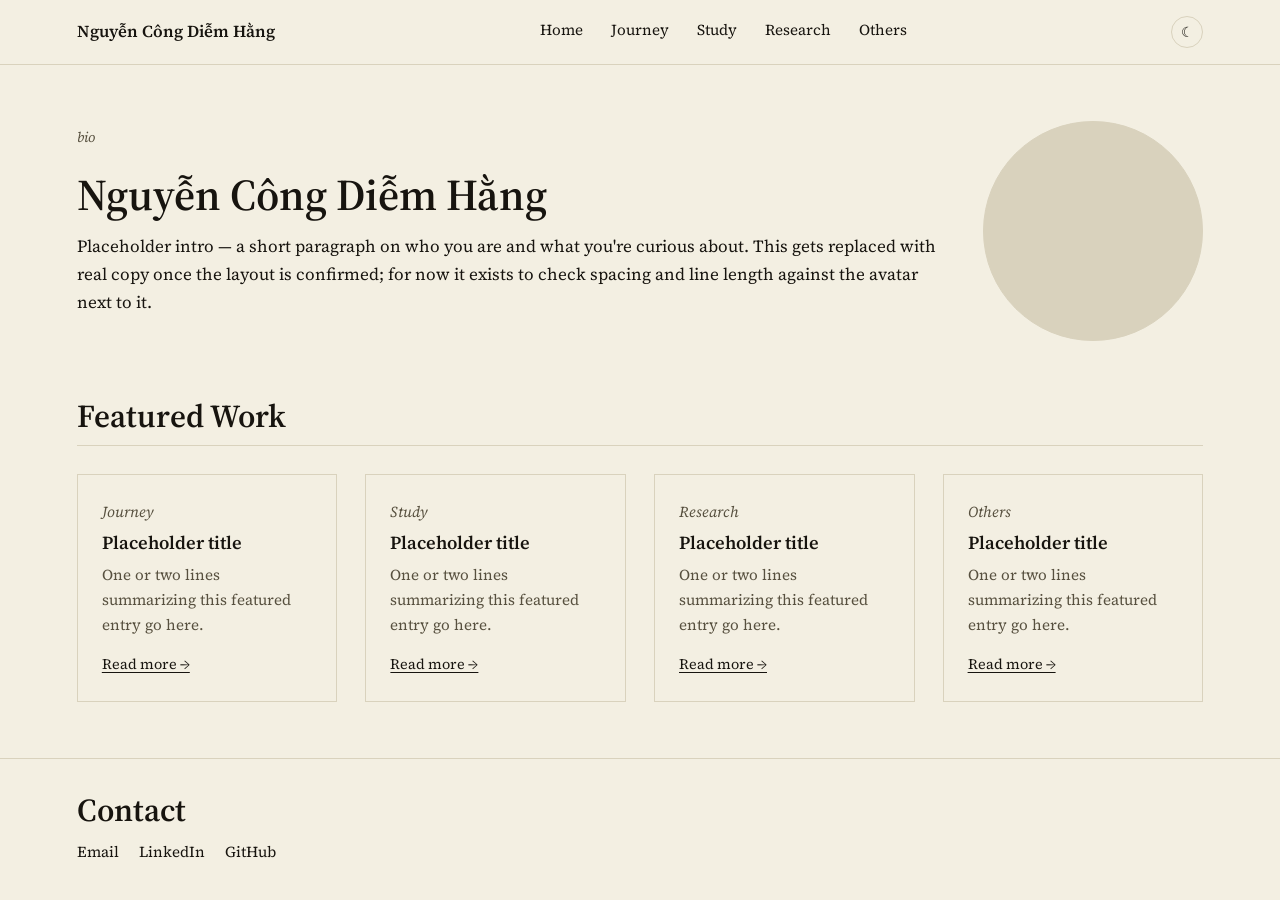
==== index.html @ bf9916cc "fix: adapt to github pages" ====
<!DOCTYPE html>
<html lang="en">
<head>
  <meta charset="UTF-8">
  <meta name="viewport" content="width=device-width, initial-scale=1.0">
  <title>Nguyễn Công Diễm Hằng</title>
  <link rel="stylesheet" href="./styles.css">
  <script>
    const savedTheme = localStorage.getItem('theme');
    document.documentElement.setAttribute(
      'data-theme',
      savedTheme || 'light'
    );
  </script>
</head>
<body data-page="home">

  <header class="site-header">
    <div class="container nav-inner">
      <a href="./index.html" class="site-logo">Nguyễn Công Diễm Hằng</a>

      <nav class="nav-links" id="nav-links">
        <a href="./index.html" data-page="home">Home</a>
        <a href="./journey/index.html" data-page="journey">Journey</a>
        <a href="./study/index.html" data-page="study">Study</a>
        <a href="./research/index.html" data-page="research">Research</a>
        <a href="./others/index.html" data-page="others">Others</a>
      </nav>

      <div class="nav-right">
        <button id="theme-toggle" aria-label="Switch to dark mode">☾</button>
        <button id="hamburger" aria-label="Open menu" aria-expanded="false">
          <span></span><span></span><span></span>
        </button>
      </div>
    </div>
  </header>

  <main class="container" style="padding-top: 0;">
    <section class="hero">
      <div class="hero-text">
        <p class="meta">bio</p>
        <h1>Nguyễn Công Diễm Hằng</h1>
        <p>
          Placeholder intro — a short paragraph on who you are and what
          you're curious about. This gets replaced with real copy once the
          layout is confirmed; for now it exists to check spacing and line
          length against the avatar next to it.
        </p>
      </div>
      <div class="avatar" role="img" aria-label="Portrait placeholder"></div>
    </section>

    <section>
      <div class="section-heading">
        <h2>Featured Work</h2>
      </div>
      <div class="featured-grid">
        <article class="card">
          <p class="meta">Journey</p>
          <h3>Placeholder title</h3>
          <p>One or two lines summarizing this featured entry go here.</p>
          <a class="card-link" href="./journey/index.html">Read more →</a>
        </article>
        <article class="card">
          <p class="meta">Study</p>
          <h3>Placeholder title</h3>
          <p>One or two lines summarizing this featured entry go here.</p>
          <a class="card-link" href="./study/index.html">Read more →</a>
        </article>
        <article class="card">
          <p class="meta">Research</p>
          <h3>Placeholder title</h3>
          <p>One or two lines summarizing this featured entry go here.</p>
          <a class="card-link" href="./research/index.html">Read more →</a>
        </article>
        <article class="card">
          <p class="meta">Others</p>
          <h3>Placeholder title</h3>
          <p>One or two lines summarizing this featured entry go here.</p>
          <a class="card-link" href="./others/index.html">Read more →</a>
        </article>
      </div>
    </section>
  </main>

  <footer class="site-footer">
    <div class="container footer-inner">
      <h2>Contact</h2>
      <nav class="footer-links">
        <a href="mailto:ncdh.moony@gmail.com">Email</a>
        <a href="https://www.linkedin.com/in/ncdhmoony/" target="_blank" rel="noopener">LinkedIn</a>
        <a href="https://github.com/ncdhmoony" target="_blank" rel="noopener">GitHub</a>
      </nav>
    </div>
  </footer>

  <script src="./script.js"></script>
</body>
</html>
---- styles.css ----
/* ==========================================================================
   DESIGN SYSTEM
   Color variables (light default / dark override) + serif type scale.
   Every page on the site should link this file.
   ========================================================================== */

/* Serif typeface, loaded from Google Fonts. Single family, used everywhere —
   hierarchy comes from size/weight/spacing, not from mixing typefaces. */
@import url('https://fonts.googleapis.com/css2?family=Source+Serif+4:ital,wght@0,400;0,600;0,700;1,400&display=swap');

:root {
  /* ---- Color: light mode (default) ---- */
  --color-bg: #f3efe2;
  --color-text: #17140f;
  --color-text-muted: #57503f;
  --color-border: #d9d2bd;

  /* ---- Type ---- */
  --font-serif: 'Source Serif 4', Georgia, 'Times New Roman', serif;

  /* clamp(min, preferred, max) — font size grows with the viewport between
     the min and max, so type scales smoothly on every screen instead of
     jumping abruptly at breakpoints. */
  --fs-h1: clamp(1.9rem, 1.3rem + 2.5vw, 2.75rem);
  --fs-h2: clamp(1.45rem, 1.1rem + 1.5vw, 2rem);
  --fs-h3: clamp(1.15rem, 1rem + 0.6vw, 1.375rem);
  --fs-body: clamp(1rem, 0.95rem + 0.2vw, 1.0625rem);
  --fs-small: 0.875rem;

  --lh-heading: 1.2;
  --lh-body: 1.65;

  /* ---- Layout ---- */
  /* No longer used by .container (layout is edge-to-edge now) — kept in
     case a future element wants a capped width, e.g. a pull-quote. */
  --content-width: 680px;
  --space-section: 3.5rem;
  --space-element: 1.25rem;
}

/* ---- Color: dark mode override ---- */
[data-theme="dark"] {
  --color-bg: #15130d;
  --color-text: #f3efe2;
  --color-text-muted: #b3ab93;
  --color-border: #3a3527;
}

/* ==========================================================================
   BASE / RESET
   ========================================================================== */

* {
  box-sizing: border-box;
}

html {
  /* Every page starts in light mode. data-theme is only ever added by JS
     when the visitor clicks the toggle — never read from storage or the
     OS preference, so every fresh page load is light mode by design. */
}

body {
  margin: 0;
  background-color: var(--color-bg);
  color: var(--color-text);
  font-family: var(--font-serif);
  font-size: var(--fs-body);
  line-height: var(--lh-body);
  transition: background-color 0.2s ease, color 0.2s ease;
}

h1, h2, h3 {
  font-family: var(--font-serif);
  font-weight: 600;
  line-height: var(--lh-heading);
  margin: 0 0 var(--space-element) 0;
}

h1 { font-size: var(--fs-h1); }
h2 { font-size: var(--fs-h2); }
h3 { font-size: var(--fs-h3); }

p {
  margin: 0 0 var(--space-element) 0;
}

a {
  color: var(--color-text);
  text-decoration-thickness: 1px;
  text-underline-offset: 3px;
}

a:hover {
  color: var(--color-text-muted);
}

/* Metadata text: dates, entry tags, captions — same serif, italic and
   smaller, muted color. This is how hierarchy is built without a second
   typeface or an accent color. */
.meta {
  font-style: italic;
  font-size: var(--fs-small);
  color: var(--color-text-muted);
}

hr, .divider {
  border: none;
  border-top: 1px solid var(--color-border);
  margin: var(--space-element) 0;
}

/* ==========================================================================
   LAYOUT HELPERS
   ========================================================================== */

.container {
  width: 100%;
  margin: 0;
  /* Wide margins that scale with the viewport instead of a centered fixed
     column: small on narrow screens, growing generously on large ones.
     clamp(min, preferred, max) means it never gets uncomfortably tight
     or absurdly wide. */
  padding-inline: clamp(1.25rem, 6vw, 8rem);
}

section {
  margin-bottom: var(--space-section);
}

/* ==========================================================================
   RESPONSIVE ADJUSTMENTS
   The type scale above already flexes on its own via clamp(). These
   breakpoints handle spacing, which clamp() doesn't cover.
   ========================================================================== */

/* Small phones: tighten side padding and vertical rhythm */
@media (max-width: 480px) {
  .container {
    padding: 0 1.1rem;
  }

  :root {
    --space-section: 2.25rem;
    --space-element: 1rem;
  }
}

/* Large monitors: text stretches edge-to-edge within the wide side margins
   set by .container's padding-inline above, rather than sitting in a
   centered fixed-width column. The clamp() in padding-inline is what keeps
   the margin proportionate instead of vanishing on very wide screens. */

/* ==========================================================================
   SITE HEADER / NAV
   ========================================================================== */

.site-header {
  position: sticky;
  top: 0;
  z-index: 100;
  background-color: var(--color-bg);
  border-bottom: 1px solid var(--color-border);
}

.nav-inner {
  display: flex;
  align-items: center;
  justify-content: space-between;
  gap: 1.5rem;
  padding-block: 1rem;
}

.site-logo {
  font-family: var(--font-serif);
  font-size: 1.05rem;
  font-weight: 600;
  color: var(--color-text);
  text-decoration: none;
  white-space: nowrap;
}

.nav-links {
  display: flex;
  align-items: center;
  gap: 1.75rem;
}

.nav-links a {
  font-size: 0.95rem;
  color: var(--color-text);
  text-decoration: none;
  padding-bottom: 3px;
  border-bottom: 1px solid transparent;
}

.nav-links a:hover {
  color: var(--color-text-muted);
}

.nav-links a.active {
  border-bottom-color: var(--color-text);
}

.nav-right {
  display: flex;
  align-items: center;
  gap: 1rem;
}

#theme-toggle {
  width: 2rem;
  height: 2rem;
  display: flex;
  align-items: center;
  justify-content: center;
  background: none;
  border: 1px solid var(--color-border);
  border-radius: 50%;
  color: var(--color-text);
  font-size: 0.9rem;
  cursor: pointer;
  font-family: var(--font-serif);
}

#theme-toggle:hover {
  border-color: var(--color-text);
}

/* Hamburger: hidden on desktop by default */
#hamburger {
  display: none;
  flex-direction: column;
  justify-content: center;
  gap: 5px;
  width: 2rem;
  height: 2rem;
  background: none;
  border: none;
  cursor: pointer;
  padding: 0;
}

#hamburger span {
  display: block;
  width: 100%;
  height: 2px;
  background-color: var(--color-text);
}

/* ==========================================================================
   SITE FOOTER
   ========================================================================== */

.site-footer {
  border-top: 1px solid var(--color-border);
  margin-top: var(--space-section);
  padding-block: 2rem;
}

.footer-inner {
  display: flex;
  flex-direction: column;
  gap: 0.6rem;
}

.footer-inner h2 {
  margin-bottom: 0;
}

.footer-links {
  display: flex;
  flex-wrap: wrap;
  gap: 1.25rem;
}

.footer-links a {
  font-size: 0.95rem;
  color: var(--color-text);
  text-decoration: none;
}

.footer-links a:hover {
  color: var(--color-text-muted);
}

/* ==========================================================================
   NAV — MOBILE BREAKPOINT
   Below 768px, the link row collapses into a hamburger-triggered panel.
   ========================================================================== */

@media (max-width: 768px) {
  .nav-links {
    display: none;
    position: absolute;
    top: 100%;
    left: 0;
    right: 0;
    flex-direction: column;
    align-items: flex-start;
    gap: 1rem;
    background-color: var(--color-bg);
    border-bottom: 1px solid var(--color-border);
    padding: 1.25rem clamp(1.25rem, 6vw, 8rem);
  }

  .nav-links.open {
    display: flex;
  }

  .site-header {
    position: sticky;
  }

  .nav-inner {
    position: relative;
  }

  #hamburger {
    display: flex;
  }
}

/* ==========================================================================
   HOME PAGE
   ========================================================================== */

.hero {
  display: flex;
  align-items: center;
  justify-content: space-between;
  gap: 2.5rem;
  padding-block: clamp(2rem, 5vw, 3.5rem) 0;
}

.hero-text {
  flex: 1;
  min-width: 0;
}

.hero-text h1 {
  margin-bottom: 0.6rem;
}

.avatar {
  flex-shrink: 0;
  width: clamp(140px, 18vw, 220px);
  height: clamp(140px, 18vw, 220px);
  border-radius: 50%;
  border: 1px solid var(--color-border);
  background-color: var(--color-border);
  /* Swap for <img class="avatar"> with an object-fit: cover portrait later */
}

.section-heading {
  display: flex;
  align-items: baseline;
  justify-content: space-between;
  gap: 1rem;
  border-bottom: 1px solid var(--color-border);
  padding-bottom: 0.6rem;
  margin-bottom: 1.75rem;
}

.section-heading h2 {
  margin: 0;
}

.featured-grid {
  display: grid;
  grid-template-columns: repeat(4, 1fr);
  gap: 1.75rem;
}

.card {
  display: flex;
  flex-direction: column;
  gap: 0.5rem;
  padding: 1.5rem;
  border: 1px solid var(--color-border);
}

.card h3 {
  margin: 0;
  font-size: 1.15rem;
}

.card p {
  margin: 0;
  font-size: 0.95rem;
  color: var(--color-text-muted);
}

.card .card-link {
  margin-top: auto;
  font-size: 0.9rem;
  padding-top: 0.5rem;
}

.currently {
  margin-top: 2.5rem;
}

/* ==========================================================================
   HOME PAGE — TABLET
   ========================================================================== */

@media (max-width: 1024px) {
  .featured-grid {
    grid-template-columns: repeat(2, 1fr);
  }
}

/* ==========================================================================
   LIST / INDEX TEMPLATE
   Shared by Journey, Study, Research, and Others — do not add
   section-specific styling here; keep this generic across all four.
   ========================================================================== */

.page-header {
  padding-block: clamp(2rem, 5vw, 3.5rem) 2.5rem;
  border-bottom: 1px solid var(--color-border);
  margin-bottom: 2.5rem;
}

.page-header h1 {
  margin-bottom: 0.6rem;
}

.page-header p {
  color: var(--color-text-muted);
  margin-bottom: 0;
}

.entry-list {
  display: flex;
  flex-direction: column;
}

.entry {
  padding-block: 1.75rem;
  border-bottom: 1px solid var(--color-border);
}

.entry:first-child {
  padding-top: 0;
}

.entry h2 {
  font-size: var(--fs-h3);
  margin-bottom: 0.4rem;
}

.entry h2 a {
  color: var(--color-text);
  text-decoration: none;
}

.entry h2 a:hover {
  color: var(--color-text-muted);
}

.entry p {
  margin-bottom: 0;
  color: var(--color-text-muted);
}

.entry .meta {
  margin-bottom: 0.3rem;
  display: block;
}

.pagination {
  display: flex;
  align-items: center;
  justify-content: center;
  gap: 1.5rem;
  padding-block: 2.5rem 3.5rem;
}

.pagination a {
  color: var(--color-text);
  text-decoration: none;
  font-size: 0.95rem;
  padding: 0.2rem 0.5rem;
}

.pagination a:hover {
  color: var(--color-text-muted);
}

.pagination a.active {
  border-bottom: 1px solid var(--color-text);
}

.pagination a[aria-disabled="true"] {
  color: var(--color-border);
  pointer-events: none;
}

.pagination-numbers {
  display: flex;
  gap: 0.75rem;
}

/* ==========================================================================
   ENTRY / DETAIL TEMPLATE
   Shared by every entry page across Journey, Study, Research, and Others.
   ========================================================================== */

.back-link {
  display: inline-block;
  font-size: 0.9rem;
  color: var(--color-text-muted);
  text-decoration: none;
  margin-bottom: 1.5rem;
}

.back-link:hover {
  color: var(--color-text);
}

.entry-header {
  padding-block: clamp(1.5rem, 4vw, 2.5rem) 2.5rem;
  border-bottom: 1px solid var(--color-border);
  margin-bottom: 2.5rem;
}

.entry-header h1 {
  margin-bottom: 0;
}

.entry-header .meta {
  display: block;
  margin-bottom: 0.6rem;
}

.entry-body p {
  margin-bottom: 1.4rem;
}

.entry-body h2 {
  margin-top: 2.25rem;
}

.entry-body h3 {
  margin-top: 1.75rem;
}

.entry-nav {
  display: flex;
  align-items: flex-start;
  justify-content: space-between;
  gap: 1.5rem;
  border-top: 1px solid var(--color-border);
  margin-top: var(--space-section);
  padding-top: 1.75rem;
}

.entry-nav a {
  display: flex;
  flex-direction: column;
  gap: 0.3rem;
  color: var(--color-text);
  text-decoration: none;
  max-width: 45%;
}

.entry-nav a:hover .entry-nav-title {
  color: var(--color-text-muted);
}

.entry-nav .entry-nav-label {
  font-size: 0.85rem;
  font-style: italic;
  color: var(--color-text-muted);
}

.entry-nav .entry-nav-title {
  font-size: 1rem;
}

.entry-nav-next {
  text-align: right;
  align-items: flex-end;
  margin-left: auto;
}

@media (max-width: 600px) {
  .entry-nav a {
    max-width: 100%;
  }
}

/* ==========================================================================
   HOME PAGE — MOBILE
   ========================================================================== */

@media (max-width: 768px) {
  .hero {
    flex-direction: column-reverse;
    align-items: flex-start;
    gap: 1.5rem;
  }

  .featured-grid {
    grid-template-columns: 1fr;
  }
}
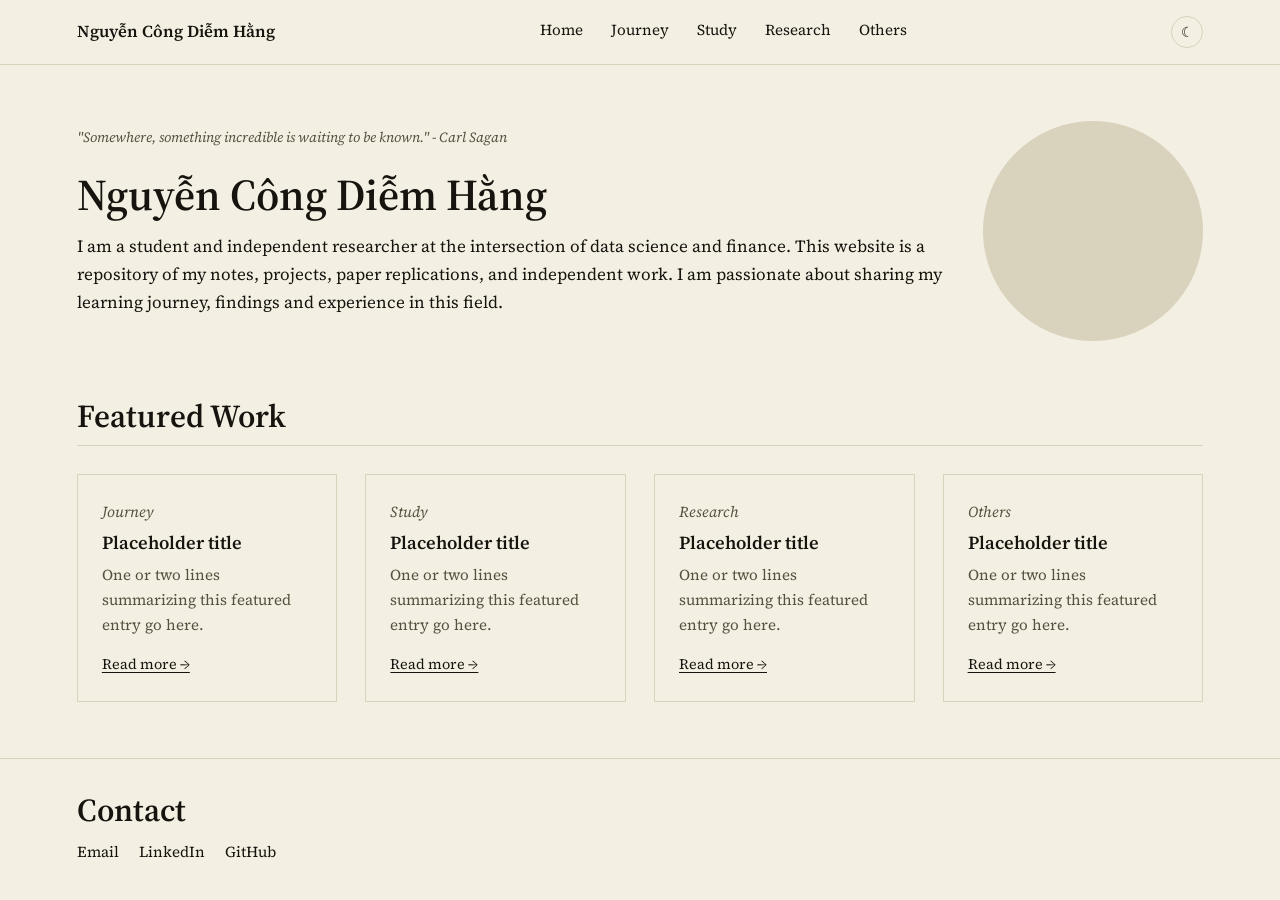
==== commit 2df3773d: "add description" ====
--- a/index.html
+++ b/index.html
@@ -39,13 +39,11 @@
   <main class="container" style="padding-top: 0;">
     <section class="hero">
       <div class="hero-text">
-        <p class="meta">bio</p>
+        <p class="meta">"Somewhere, something incredible is waiting to be known." - Carl Sagan</p>
         <h1>Nguyễn Công Diễm Hằng</h1>
         <p>
-          Placeholder intro — a short paragraph on who you are and what
-          you're curious about. This gets replaced with real copy once the
-          layout is confirmed; for now it exists to check spacing and line
-          length against the avatar next to it.
+          I am a student and independent researcher at the intersection of data science and finance. This website is a repository of my notes, projects, paper replications, and independent work. I am passionate about sharing my learning journey, findings and experience in this field.
+
         </p>
       </div>
       <div class="avatar" role="img" aria-label="Portrait placeholder"></div>
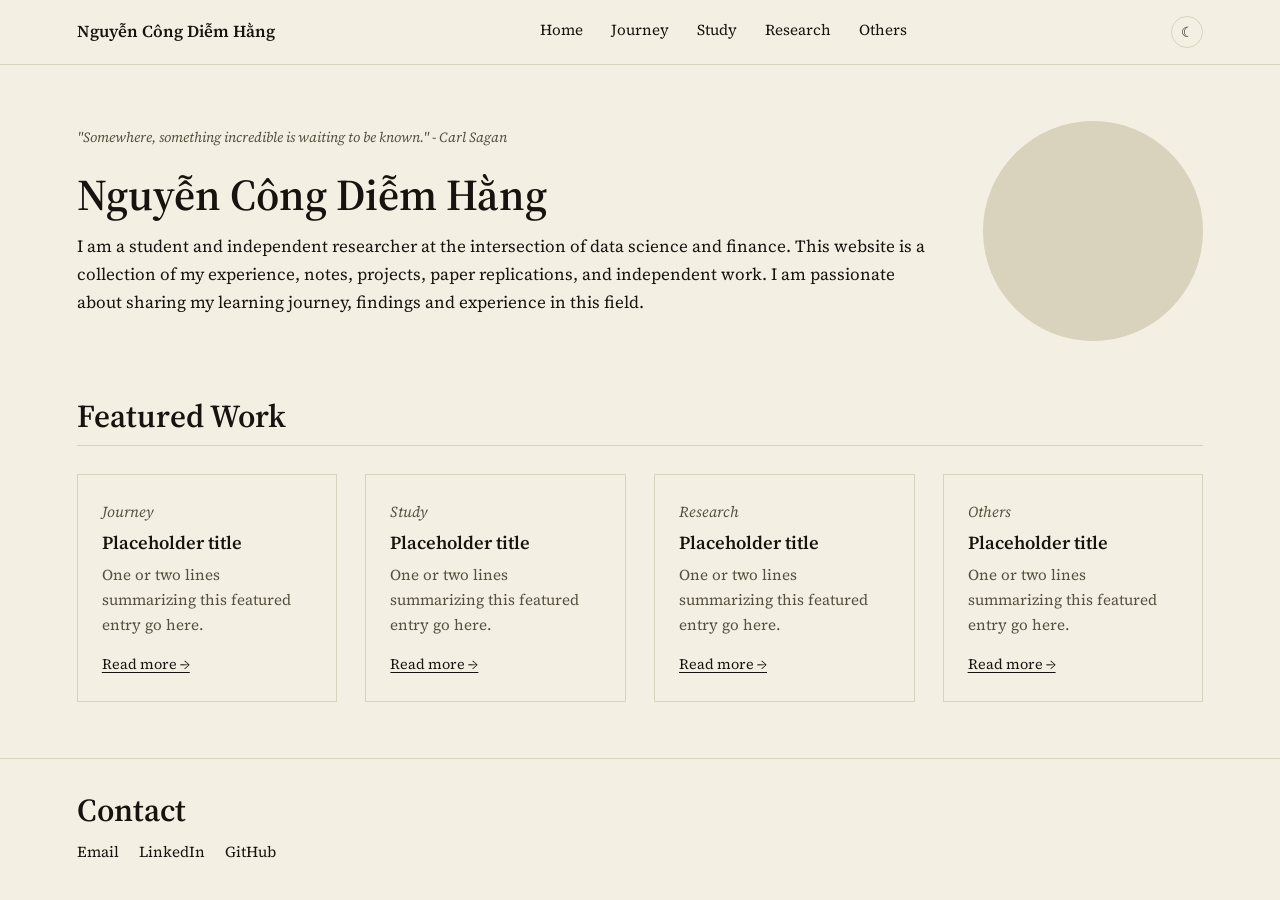
==== commit 0687ddc3: "change bio" ====
--- a/index.html
+++ b/index.html
@@ -42,7 +42,7 @@
         <p class="meta">"Somewhere, something incredible is waiting to be known." - Carl Sagan</p>
         <h1>Nguyễn Công Diễm Hằng</h1>
         <p>
-          I am a student and independent researcher at the intersection of data science and finance. This website is a repository of my notes, projects, paper replications, and independent work. I am passionate about sharing my learning journey, findings and experience in this field.
+          I am a student and independent researcher at the intersection of data science and finance. This website is a collection of my experience, notes, projects, paper replications, and independent work. I am passionate about sharing my learning journey, findings and experience in this field.
 
         </p>
       </div>
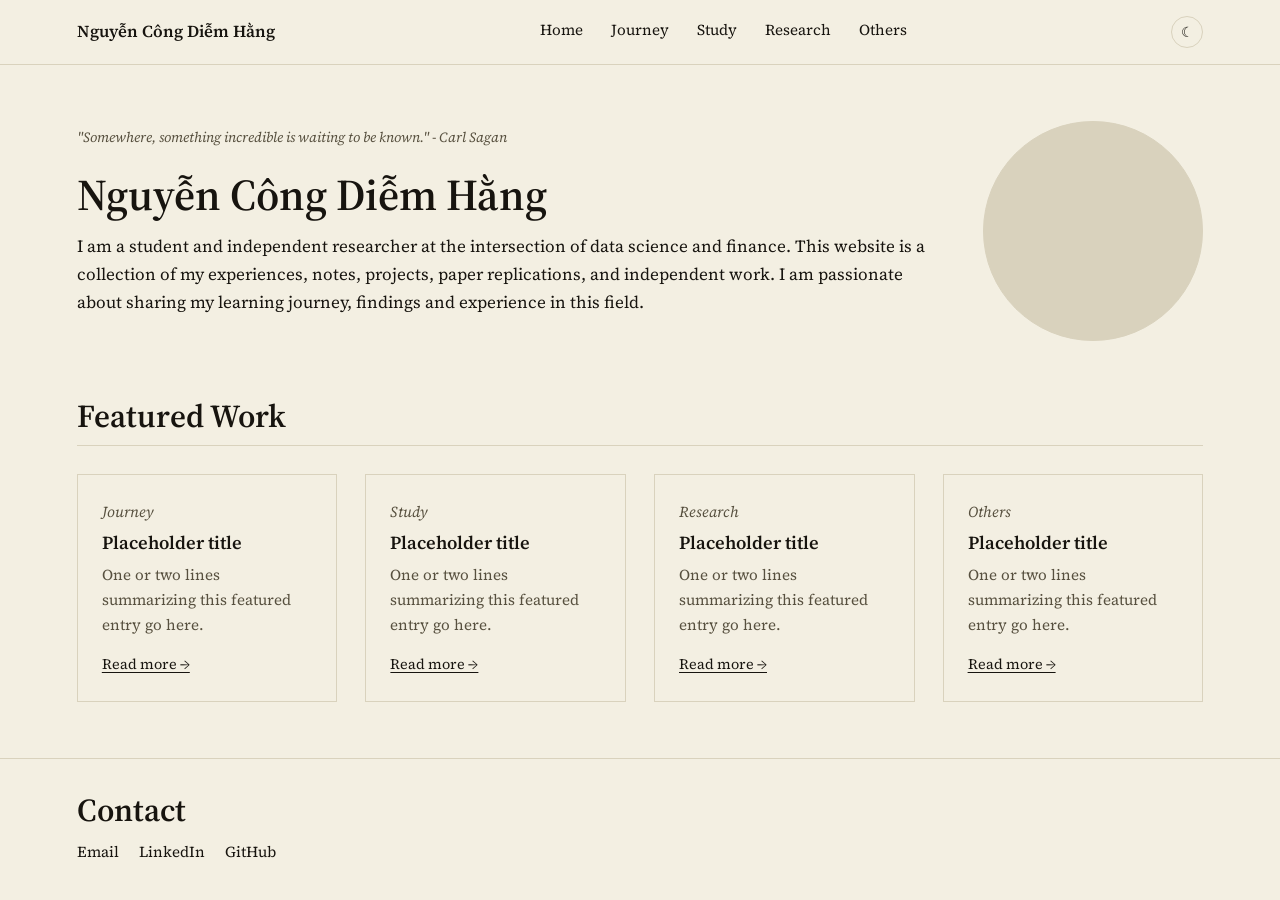
==== commit 0e142025: "change description" ====
--- a/index.html
+++ b/index.html
@@ -42,7 +42,7 @@
         <p class="meta">"Somewhere, something incredible is waiting to be known." - Carl Sagan</p>
         <h1>Nguyễn Công Diễm Hằng</h1>
         <p>
-          I am a student and independent researcher at the intersection of data science and finance. This website is a collection of my experience, notes, projects, paper replications, and independent work. I am passionate about sharing my learning journey, findings and experience in this field.
+          I am a student and independent researcher at the intersection of data science and finance. This website is a collection of my experiences, notes, projects, paper replications, and independent work. I am passionate about sharing my learning journey, findings and experience in this field.
 
         </p>
       </div>
